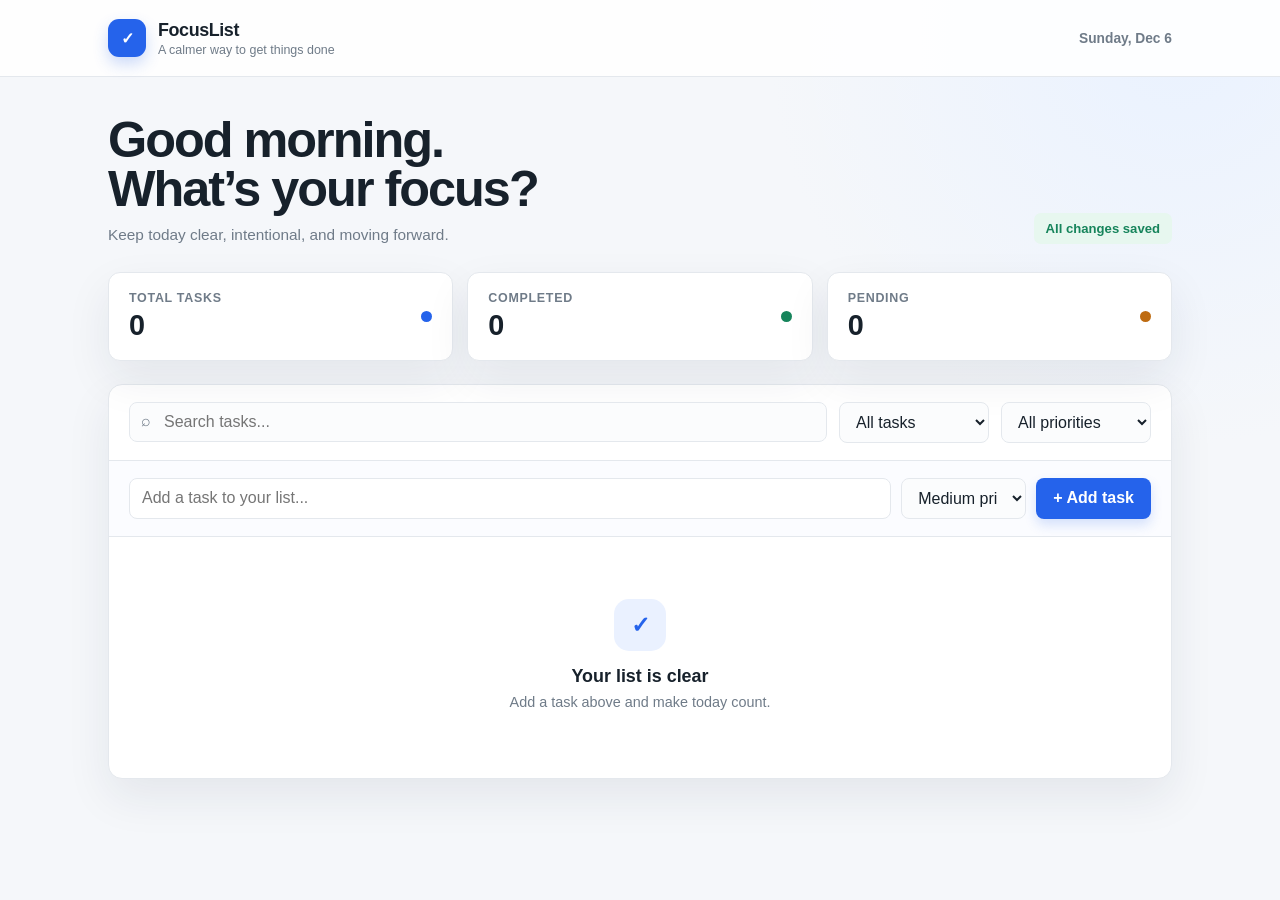
==== index.html @ c4811027 "Add GitHub Pages root entry point" ====
<!DOCTYPE html>
<html lang="en">
<head>
  <meta charset="UTF-8">
  <meta name="viewport" content="width=device-width, initial-scale=1.0">
  <meta name="theme-color" content="#f6f7fb">
  <title>FocusList | Daily task planner</title>
  <link rel="stylesheet" href="todolist.css">
  <script src="todolist.js" defer></script>
</head>
<body>
  <div class="app-shell">
    <header class="topbar">
      <div class="topbar-inner">
        <div class="brand">
          <div class="brand-mark" aria-hidden="true">✓</div>
          <div><div class="brand-name">FocusList</div><div class="brand-subtitle">A calmer way to get things done</div></div>
        </div>
        <div class="date-label" id="todayLabel"></div>
      </div>
    </header>

    <main class="page">
      <section class="intro" aria-labelledby="pageTitle">
        <div><h1 id="pageTitle">Good morning.<br>What’s your focus?</h1><p class="intro-copy">Keep today clear, intentional, and moving forward.</p></div>
        <div class="status-note" id="statusNote" role="status">All changes saved</div>
      </section>

      <section class="stats" aria-label="Task statistics">
        <div class="stat"><div><div class="stat-label">Total tasks</div><div class="stat-value" id="totalCount">0</div></div><span class="stat-dot" aria-hidden="true"></span></div>
        <div class="stat"><div><div class="stat-label">Completed</div><div class="stat-value" id="completedCount">0</div></div><span class="stat-dot" aria-hidden="true"></span></div>
        <div class="stat"><div><div class="stat-label">Pending</div><div class="stat-value" id="pendingCount">0</div></div><span class="stat-dot" aria-hidden="true"></span></div>
      </section>

      <section class="workspace" aria-label="Task manager">
        <div class="toolbar">
          <label class="search-wrap"><span class="search-icon" aria-hidden="true">⌕</span><span class="sr-only">Search tasks</span><input class="search-input" id="searchInput" type="search" placeholder="Search tasks..." autocomplete="off"></label>
          <label class="sr-only" for="statusFilter">Filter by status</label><select class="filter-select" id="statusFilter"><option value="all">All tasks</option><option value="active">Active</option><option value="completed">Completed</option></select>
          <label class="sr-only" for="priorityFilter">Filter by priority</label><select class="filter-select" id="priorityFilter"><option value="all">All priorities</option><option value="high">High priority</option><option value="medium">Medium priority</option><option value="low">Low priority</option></select>
        </div>
        <form class="task-form" id="taskForm">
          <label class="sr-only" for="taskInput">New task title</label><input class="task-input" id="taskInput" type="text" placeholder="Add a task to your list..." maxlength="140" required>
          <label class="sr-only" for="newPriority">New task priority</label><select class="filter-select priority-select" id="newPriority"><option value="high">High priority</option><option value="medium" selected>Medium priority</option><option value="low">Low priority</option></select>
          <button class="add-button" type="submit">+ Add task</button>
        </form>
        <ul class="task-list" id="taskList" aria-live="polite"></ul>
        <div class="empty-state" id="emptyState" hidden><div class="empty-icon" aria-hidden="true">✓</div><h2 id="emptyTitle">Your list is clear</h2><p id="emptyMessage">Add a task above and make today count.</p></div>
      </section>
    </main>
  </div>
</body>
</html>
---- todolist.css ----
:root {
  --ink: #17212b;
  --muted: #6f7b88;
  --line: #e4e8ed;
  --paper: #ffffff;
  --canvas: #f5f7fa;
  --blue: #2563eb;
  --blue-dark: #1745ae;
  --blue-soft: #eaf1ff;
  --green: #16845b;
  --green-soft: #e7f7ef;
  --orange: #be6b11;
  --orange-soft: #fff3df;
  --red: #c23b4b;
  --red-soft: #fff0f1;
  --shadow: 0 18px 45px rgba(28, 44, 65, 0.08);
  font-family: "Trebuchet MS", "Segoe UI", sans-serif;
}

* { box-sizing: border-box; }
body { margin: 0; color: var(--ink); background: var(--canvas); }
button, input, select { font: inherit; }
button { cursor: pointer; }
button:focus-visible, input:focus-visible, select:focus-visible { outline: 3px solid rgba(37, 99, 235, .25); outline-offset: 2px; }
.app-shell { min-height: 100vh; background: radial-gradient(circle at 92% 4%, #eaf2ff 0, transparent 28%), var(--canvas); }
.topbar { background: rgba(255,255,255,.9); border-bottom: 1px solid var(--line); }
.topbar-inner, .page { max-width: 1120px; margin: 0 auto; padding-left: 28px; padding-right: 28px; }
.topbar-inner { min-height: 76px; display: flex; align-items: center; justify-content: space-between; gap: 24px; }
.brand { display: flex; align-items: center; gap: 12px; }
.brand-mark { width: 38px; height: 38px; display: grid; place-items: center; border-radius: 11px; color: white; background: var(--blue); font-weight: 900; letter-spacing: -1px; box-shadow: 0 7px 15px rgba(37,99,235,.23); }
.brand-name { font-weight: 800; font-size: 1.12rem; letter-spacing: -.4px; }
.brand-subtitle { color: var(--muted); font-size: .78rem; margin-top: 2px; }
.date-label { color: var(--muted); font-size: .86rem; font-weight: 600; text-align: right; }
.page { padding-top: 38px; padding-bottom: 58px; }
.intro { display: flex; align-items: end; justify-content: space-between; gap: 20px; margin-bottom: 28px; }
h1, h2, p { margin: 0; }
h1 { font-size: clamp(2rem, 4vw, 3.15rem); line-height: .98; letter-spacing: -2px; max-width: 560px; }
.intro-copy { color: var(--muted); margin-top: 12px; font-size: .96rem; }
.status-note { color: var(--green); font-size: .82rem; font-weight: 700; background: var(--green-soft); padding: 8px 12px; border-radius: 7px; white-space: nowrap; }
.stats { display: grid; grid-template-columns: repeat(3, 1fr); gap: 14px; margin-bottom: 23px; }
.stat { background: var(--paper); border: 1px solid var(--line); border-radius: 12px; padding: 18px 20px; display: flex; align-items: center; justify-content: space-between; box-shadow: var(--shadow); }
.stat-label { color: var(--muted); font-size: .78rem; font-weight: 700; text-transform: uppercase; letter-spacing: .7px; }
.stat-value { font-size: 1.8rem; font-weight: 800; margin-top: 4px; }
.stat-dot { width: 11px; height: 11px; border-radius: 50%; background: var(--blue); }
.stat:nth-child(2) .stat-dot { background: var(--green); }
.stat:nth-child(3) .stat-dot { background: var(--orange); }
.workspace { background: var(--paper); border: 1px solid var(--line); border-radius: 14px; box-shadow: var(--shadow); overflow: hidden; }
.toolbar { padding: 17px 20px; border-bottom: 1px solid var(--line); display: flex; gap: 12px; flex-wrap: wrap; align-items: center; }
.search-wrap { position: relative; flex: 1 1 230px; }
.search-icon { position: absolute; left: 12px; top: 10px; color: var(--muted); font-size: 1rem; }
.search-input, .filter-select, .task-input { width: 100%; border: 1px solid var(--line); background: #fbfcfd; color: var(--ink); border-radius: 8px; padding: 10px 12px; }
.search-input { padding-left: 34px; }
.filter-select { flex: 0 1 150px; }
.add-button { border: 0; border-radius: 8px; background: var(--blue); color: white; padding: 10px 17px; font-weight: 800; box-shadow: 0 6px 12px rgba(37,99,235,.18); }
.add-button:hover { background: var(--blue-dark); }
.task-form { display: flex; gap: 10px; padding: 17px 20px; background: #fbfcff; border-bottom: 1px solid var(--line); }
.task-input { flex: 1; background: white; }
.priority-select { max-width: 125px; }
.task-list { list-style: none; padding: 0; margin: 0; }
.task-item { display: grid; grid-template-columns: 25px 1fr auto; gap: 12px; align-items: center; padding: 17px 20px; border-bottom: 1px solid var(--line); transition: background .15s ease; }
.task-item:last-child { border-bottom: 0; }
.task-item:hover { background: #fbfcff; }
.check-button { width: 22px; height: 22px; border: 2px solid #aeb8c4; border-radius: 6px; background: white; color: white; display: grid; place-items: center; padding: 0; font-size: .8rem; font-weight: 900; }
.check-button:hover { border-color: var(--blue); }
.task-item.completed .check-button { border-color: var(--green); background: var(--green); }
.task-content { min-width: 0; }
.task-title { font-size: .98rem; font-weight: 700; overflow-wrap: anywhere; }
.task-item.completed .task-title { color: #85919d; text-decoration: line-through; }
.task-meta { display: flex; align-items: center; gap: 9px; margin-top: 7px; }
.priority { display: inline-flex; align-items: center; gap: 5px; font-size: .7rem; font-weight: 800; text-transform: uppercase; letter-spacing: .45px; padding: 4px 7px; border-radius: 5px; }
.priority::before { content: ""; width: 5px; height: 5px; border-radius: 50%; background: currentColor; }
.priority-high { color: var(--red); background: var(--red-soft); }
.priority-medium { color: var(--orange); background: var(--orange-soft); }
.priority-low { color: var(--green); background: var(--green-soft); }
.task-state { color: var(--muted); font-size: .75rem; }
.task-actions { display: flex; gap: 5px; opacity: .45; transition: opacity .15s; }
.task-item:hover .task-actions, .task-actions:focus-within { opacity: 1; }
.action-button { background: transparent; border: 1px solid transparent; color: var(--muted); padding: 7px 9px; border-radius: 6px; font-size: .78rem; font-weight: 700; }
.action-button:hover { color: var(--blue); border-color: var(--line); background: white; }
.action-button.delete:hover { color: var(--red); }
.empty-state { text-align: center; padding: 62px 24px 68px; }
.empty-icon { width: 52px; height: 52px; border-radius: 15px; display: grid; place-items: center; margin: 0 auto 15px; background: var(--blue-soft); color: var(--blue); font-size: 1.45rem; font-weight: 900; }
.empty-state h2 { font-size: 1.12rem; }
.empty-state p { color: var(--muted); margin-top: 7px; font-size: .9rem; }
.edit-input { width: 100%; border: 1px solid var(--blue); border-radius: 6px; padding: 7px 9px; font-weight: 700; }
.sr-only { position: absolute; width: 1px; height: 1px; padding: 0; margin: -1px; overflow: hidden; clip: rect(0,0,0,0); white-space: nowrap; border: 0; }
@media (max-width: 650px) {
  .topbar-inner, .page { padding-left: 16px; padding-right: 16px; }
  .topbar-inner { min-height: 66px; }
  .date-label { font-size: .75rem; }
  .page { padding-top: 28px; }
  .intro { align-items: start; flex-direction: column; gap: 15px; margin-bottom: 21px; }
  h1 { letter-spacing: -1.3px; }
  .stats { gap: 8px; }
  .stat { padding: 13px 10px; display: block; }
  .stat-label { font-size: .65rem; letter-spacing: .3px; }
  .stat-value { font-size: 1.5rem; }
  .stat-dot { display: none; }
  .toolbar { padding: 13px; }
  .filter-select { flex: 1 1 130px; }
  .task-form { padding: 13px; flex-wrap: wrap; }
  .task-input { flex-basis: 100%; }
  .priority-select { max-width: none; flex: 1; }
  .task-form .add-button { flex: 1; }
  .task-item { padding: 15px 13px; grid-template-columns: 24px 1fr; }
  .task-actions { grid-column: 2; opacity: 1; margin-top: -5px; }
}
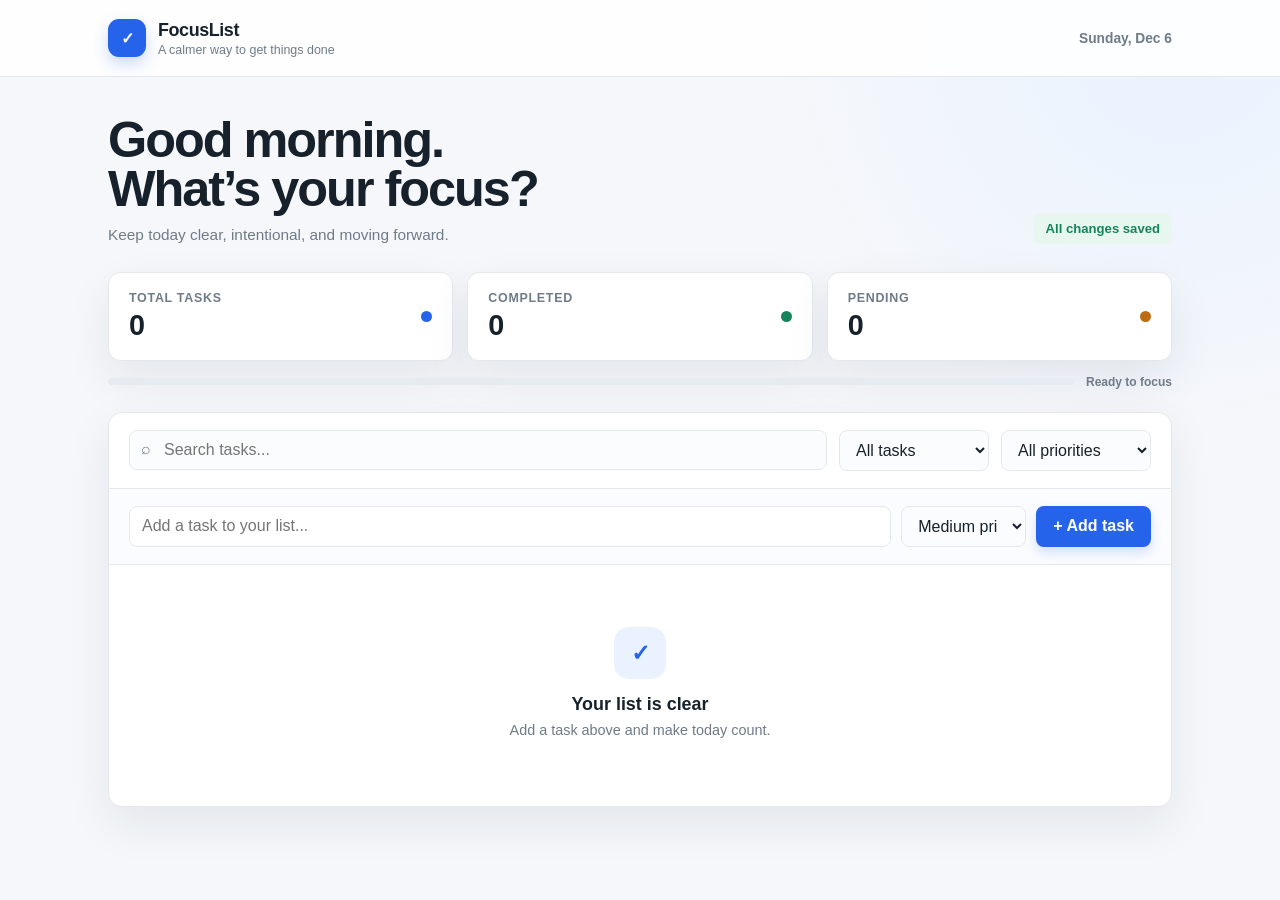
==== commit d6775d2e: "Split app layers and add completion progress" ====
--- a/index.html
+++ b/index.html
@@ -6,6 +6,8 @@
   <meta name="theme-color" content="#f6f7fb">
   <title>FocusList | Daily task planner</title>
   <link rel="stylesheet" href="todolist.css">
+  <script src="task-store.js" defer></script>
+  <script src="task-view.js" defer></script>
   <script src="todolist.js" defer></script>
 </head>
 <body>
@@ -31,6 +33,7 @@
         <div class="stat"><div><div class="stat-label">Completed</div><div class="stat-value" id="completedCount">0</div></div><span class="stat-dot" aria-hidden="true"></span></div>
         <div class="stat"><div><div class="stat-label">Pending</div><div class="stat-value" id="pendingCount">0</div></div><span class="stat-dot" aria-hidden="true"></span></div>
       </section>
+      <div class="progress-summary" aria-label="Completion progress"><div class="progress-track"><span id="progressFill"></span></div><span id="progressLabel">Ready to focus</span></div>
 
       <section class="workspace" aria-label="Task manager">
         <div class="toolbar">
--- a/todolist.css
+++ b/todolist.css
@@ -44,6 +44,9 @@
 .stat-dot { width: 11px; height: 11px; border-radius: 50%; background: var(--blue); }
 .stat:nth-child(2) .stat-dot { background: var(--green); }
 .stat:nth-child(3) .stat-dot { background: var(--orange); }
+.progress-summary { display: flex; align-items: center; gap: 12px; margin: -9px 0 23px; color: var(--muted); font-size: .75rem; font-weight: 700; }
+.progress-track { height: 7px; flex: 1; overflow: hidden; border-radius: 99px; background: #e6ebf1; }
+.progress-track span { display: block; width: 0; height: 100%; border-radius: inherit; background: linear-gradient(90deg, var(--blue), var(--green)); transition: width .25s ease; }
 .workspace { background: var(--paper); border: 1px solid var(--line); border-radius: 14px; box-shadow: var(--shadow); overflow: hidden; }
 .toolbar { padding: 17px 20px; border-bottom: 1px solid var(--line); display: flex; gap: 12px; flex-wrap: wrap; align-items: center; }
 .search-wrap { position: relative; flex: 1 1 230px; }
@@ -96,6 +99,7 @@
   .stat-label { font-size: .65rem; letter-spacing: .3px; }
   .stat-value { font-size: 1.5rem; }
   .stat-dot { display: none; }
+  .progress-summary { margin-top: -4px; }
   .toolbar { padding: 13px; }
   .filter-select { flex: 1 1 130px; }
   .task-form { padding: 13px; flex-wrap: wrap; }
@@ -105,3 +109,12 @@
   .task-item { padding: 15px 13px; grid-template-columns: 24px 1fr; }
   .task-actions { grid-column: 2; opacity: 1; margin-top: -5px; }
 }
+
+@media (prefers-reduced-motion: reduce) {
+  *, *::before, *::after {
+    scroll-behavior: auto !important;
+    transition-duration: 0.01ms !important;
+    animation-duration: 0.01ms !important;
+    animation-iteration-count: 1 !important;
+  }
+}
